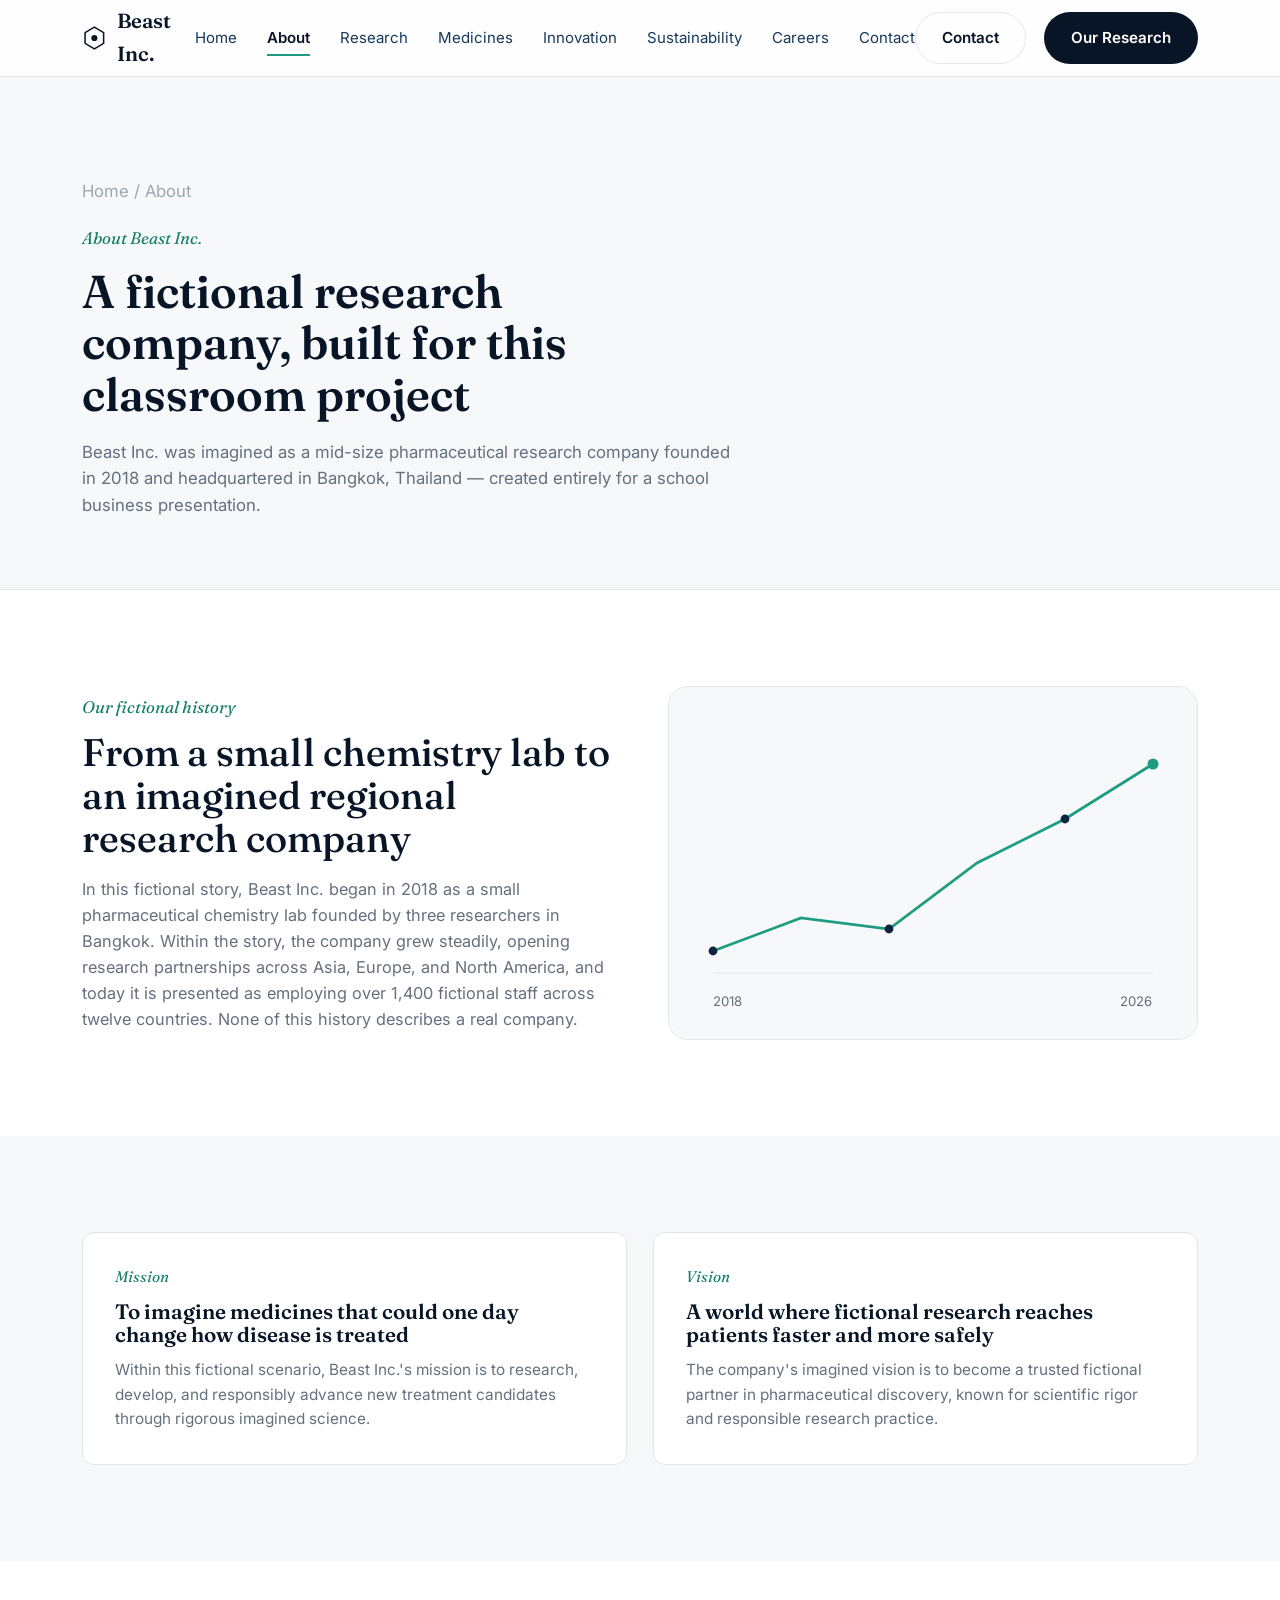
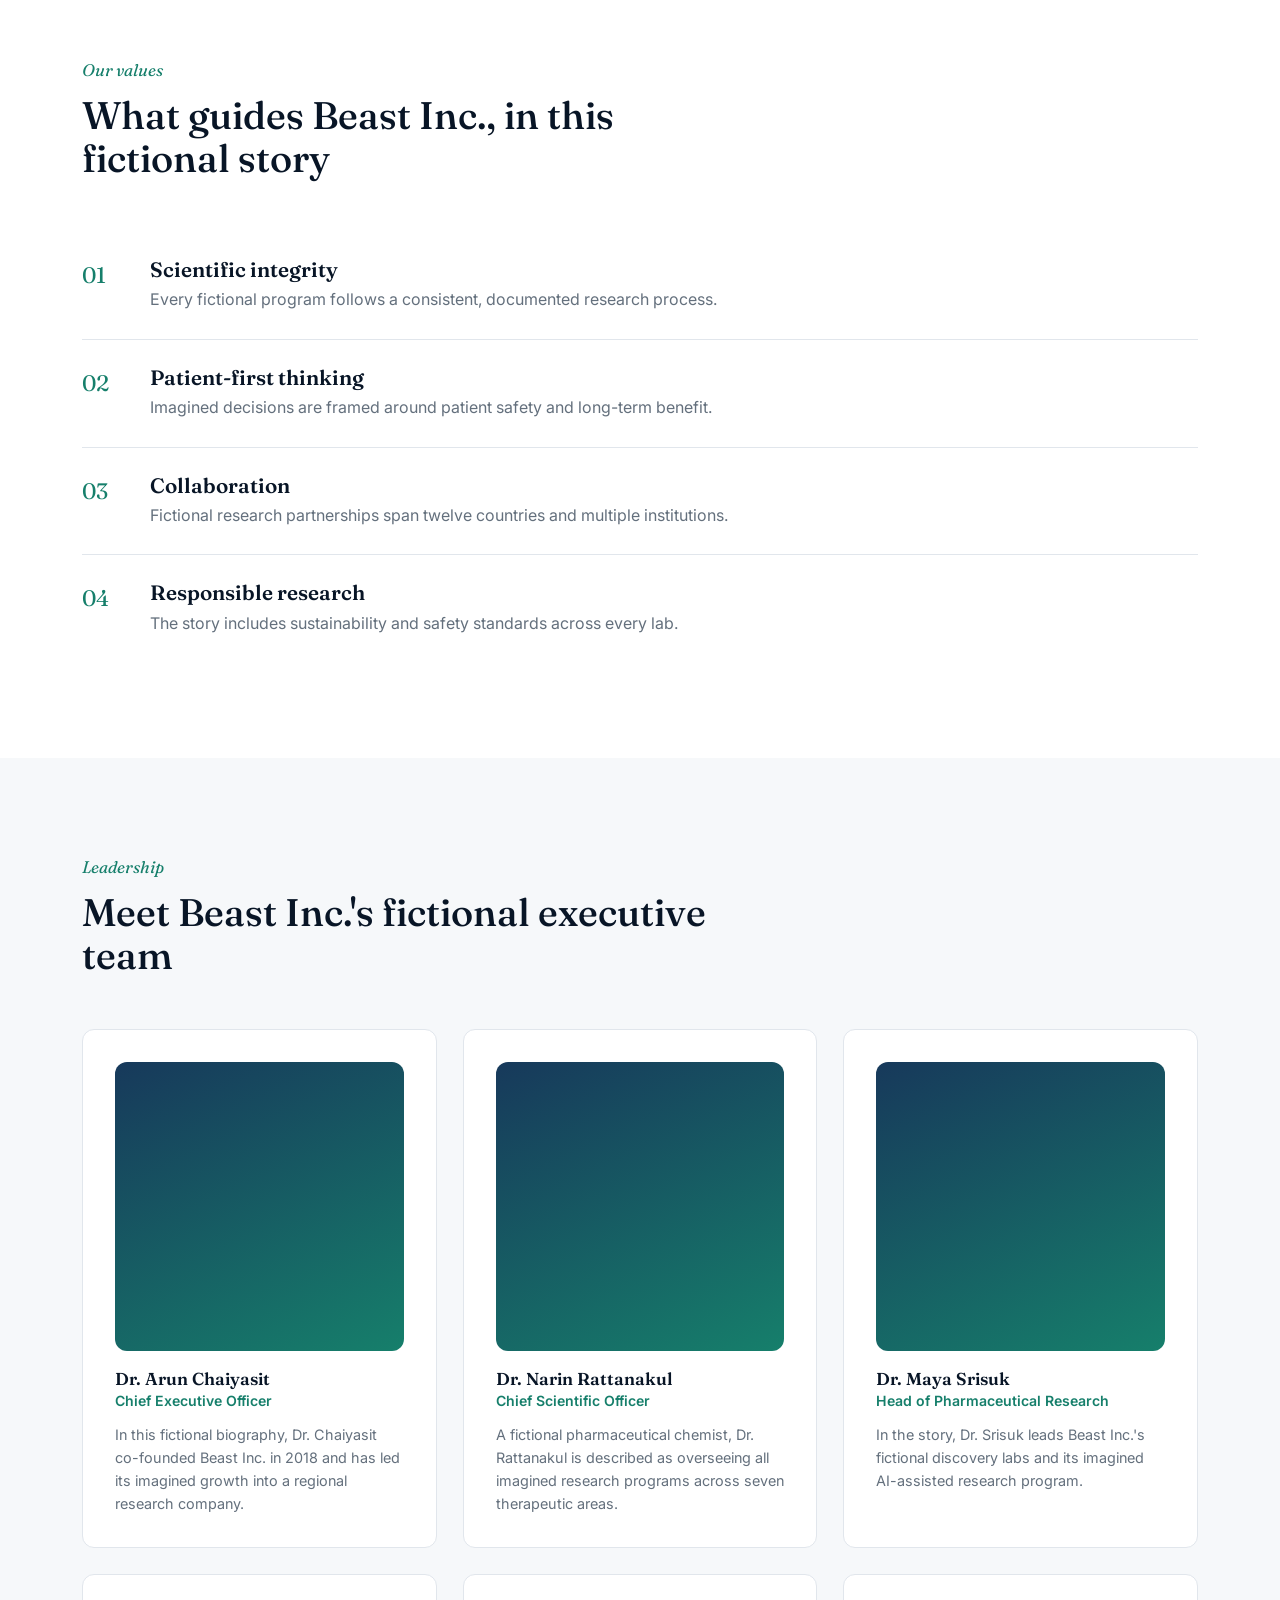
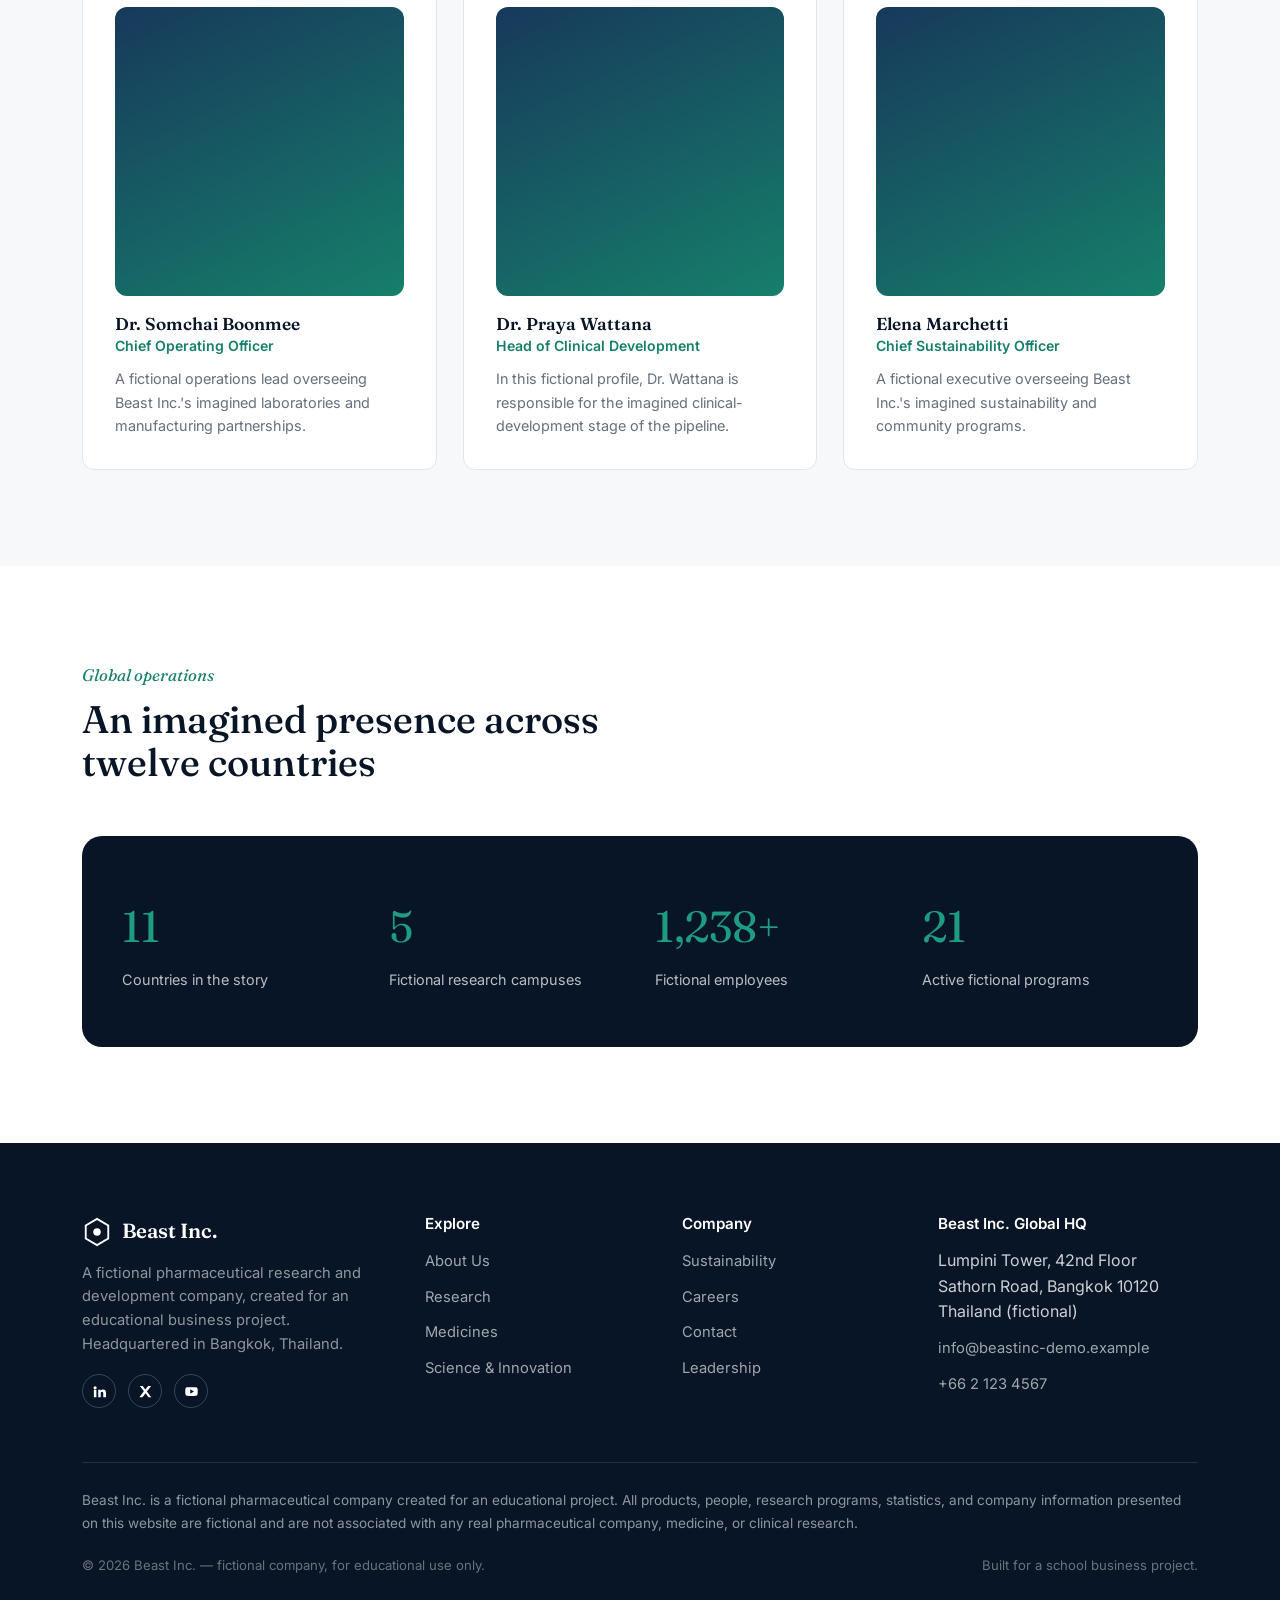
==== about.html @ 1aa21504 "Add files via upload" ====
<!DOCTYPE html>
<html lang="en">
<head>
<meta charset="UTF-8">
<meta name="viewport" content="width=device-width, initial-scale=1.0">
<title>About · Beast Inc.</title>
<meta name="description" content="The fictional history, mission, values, and leadership team of Beast Inc., created for a school project.">
<meta name="robots" content="noindex">
<link rel="icon" href="data:image/svg+xml,<svg xmlns=%22http://www.w3.org/2000/svg%22 viewBox=%220 0 32 32%22><path d=%22M16 2L28 9V23L16 30L4 23V9L16 2Z%22 fill=%22%230E2340%22/><circle cx=%2216%22 cy=%2216%22 r=%224%22 fill=%22%231E9C82%22/></svg>">
<link rel="preconnect" href="https://fonts.googleapis.com">
<link rel="preconnect" href="https://fonts.gstatic.com" crossorigin>
<link href="https://fonts.googleapis.com/css2?family=Fraunces:ital,wght@0,500;0,600;1,500&family=Inter:wght@400;500;600;700&display=swap" rel="stylesheet">
<link rel="stylesheet" href="style.css">
</head>
<body>

  <header class="site-header">
    <div class="wrap nav">
      <a href="index.html" class="logo">
        <svg viewBox="0 0 32 32" fill="none" xmlns="http://www.w3.org/2000/svg" aria-hidden="true">
      <path d="M16 2L28 9V23L16 30L4 23V9L16 2Z" stroke="currentColor" stroke-width="2"/>
      <circle cx="16" cy="16" r="4" fill="currentColor"/>
    </svg>
        Beast Inc.
      </a>
      <nav class="nav-links" aria-label="Primary">
        <a href="index.html">Home</a><a href="about.html" class="active">About</a><a href="research.html">Research</a><a href="medicines.html">Medicines</a><a href="innovation.html">Innovation</a><a href="sustainability.html">Sustainability</a><a href="careers.html">Careers</a><a href="contact.html">Contact</a>
      </nav>
      <div class="nav-cta">
        <a href="contact.html" class="btn btn-ghost">Contact</a>
        <a href="research.html" class="btn btn-primary">Our Research</a>
        <button class="hamburger" aria-label="Open menu" aria-expanded="false">
          <span></span><span></span><span></span>
        </button>
      </div>
    </div>
  </header>
  <div class="mobile-panel">
    <a href="index.html">Home</a><a href="about.html" class="active">About</a><a href="research.html">Research</a><a href="medicines.html">Medicines</a><a href="innovation.html">Innovation</a><a href="sustainability.html">Sustainability</a><a href="careers.html">Careers</a><a href="contact.html">Contact</a>
    <a href="contact.html" class="btn btn-primary">Contact Us</a>
  </div>

<main>

<section class="page-hero">
  <div class="wrap">
    <p class="breadcrumb"><a href="index.html">Home</a> / About</p>
    <p class="section-label">About Beast Inc.</p>
    <h1>A fictional research company, built for this classroom project</h1>
    <p>Beast Inc. was imagined as a mid-size pharmaceutical research company founded in 2018 and headquartered in Bangkok, Thailand — created entirely for a school business presentation.</p>
  </div>
</section>

<section>
  <div class="wrap split">
    <div class="reveal">
      <p class="section-label">Our fictional history</p>
      <h2>From a small chemistry lab to an imagined regional research company</h2>
      <p style="margin-top:16px; font-size:1.02rem;">In this fictional story, Beast Inc. began in 2018 as a small pharmaceutical chemistry lab founded by three researchers in Bangkok. Within the story, the company grew steadily, opening research partnerships across Asia, Europe, and North America, and today it is presented as employing over 1,400 fictional staff across twelve countries. None of this history describes a real company.</p>
    </div>
    <div class="figure-panel reveal">
      <svg viewBox="0 0 480 320" xmlns="http://www.w3.org/2000/svg">
        <rect width="480" height="320" fill="#F6F8FA"/>
        <line x1="40" y1="260" x2="440" y2="260" stroke="#E1E6EC"/>
        <polyline points="40,240 120,210 200,220 280,160 360,120 440,70" fill="none" stroke="#1E9C82" stroke-width="2.5"/>
        <circle cx="40" cy="240" r="4" fill="#0E2340"/>
        <circle cx="200" cy="220" r="4" fill="#0E2340"/>
        <circle cx="360" cy="120" r="4" fill="#0E2340"/>
        <circle cx="440" cy="70" r="5" fill="#1E9C82"/>
        <text x="40" y="290" font-family="Inter" font-size="12" fill="#64707D">2018</text>
        <text x="410" y="290" font-family="Inter" font-size="12" fill="#64707D">2026</text>
      </svg>
    </div>
  </div>
</section>

<section class="section-alt">
  <div class="wrap grid-2">
    <div class="card reveal">
      <p class="section-label">Mission</p>
      <h3>To imagine medicines that could one day change how disease is treated</h3>
      <p style="margin-top:12px;">Within this fictional scenario, Beast Inc.'s mission is to research, develop, and responsibly advance new treatment candidates through rigorous imagined science.</p>
    </div>
    <div class="card reveal">
      <p class="section-label">Vision</p>
      <h3>A world where fictional research reaches patients faster and more safely</h3>
      <p style="margin-top:12px;">The company's imagined vision is to become a trusted fictional partner in pharmaceutical discovery, known for scientific rigor and responsible research practice.</p>
    </div>
  </div>
</section>

<section>
  <div class="wrap">
    <div class="section-head reveal">
      <p class="section-label">Our values</p>
      <h2>What guides Beast Inc., in this fictional story</h2>
    </div>
    <div class="reveal">
      <div class="value-row"><div class="n">01</div><div><h3>Scientific integrity</h3><p style="margin-top:6px;">Every fictional program follows a consistent, documented research process.</p></div></div>
      <div class="value-row"><div class="n">02</div><div><h3>Patient-first thinking</h3><p style="margin-top:6px;">Imagined decisions are framed around patient safety and long-term benefit.</p></div></div>
      <div class="value-row"><div class="n">03</div><div><h3>Collaboration</h3><p style="margin-top:6px;">Fictional research partnerships span twelve countries and multiple institutions.</p></div></div>
      <div class="value-row"><div class="n">04</div><div><h3>Responsible research</h3><p style="margin-top:6px;">The story includes sustainability and safety standards across every lab.</p></div></div>
    </div>
  </div>
</section>

<section class="section-alt">
  <div class="wrap">
    <div class="section-head reveal">
      <p class="section-label">Leadership</p>
      <h2>Meet Beast Inc.'s fictional executive team</h2>
    </div>
    <div class="grid-3">
      <div class="people-card card reveal">
        <div class="avatar"></div>
        <h3>Dr. Arun Chaiyasit</h3>
        <div class="role">Chief Executive Officer</div>
        <p>In this fictional biography, Dr. Chaiyasit co-founded Beast Inc. in 2018 and has led its imagined growth into a regional research company.</p>
      </div>
      <div class="people-card card reveal">
        <div class="avatar"></div>
        <h3>Dr. Narin Rattanakul</h3>
        <div class="role">Chief Scientific Officer</div>
        <p>A fictional pharmaceutical chemist, Dr. Rattanakul is described as overseeing all imagined research programs across seven therapeutic areas.</p>
      </div>
      <div class="people-card card reveal">
        <div class="avatar"></div>
        <h3>Dr. Maya Srisuk</h3>
        <div class="role">Head of Pharmaceutical Research</div>
        <p>In the story, Dr. Srisuk leads Beast Inc.'s fictional discovery labs and its imagined AI-assisted research program.</p>
      </div>
      <div class="people-card card reveal">
        <div class="avatar"></div>
        <h3>Dr. Somchai Boonmee</h3>
        <div class="role">Chief Operating Officer</div>
        <p>A fictional operations lead overseeing Beast Inc.'s imagined laboratories and manufacturing partnerships.</p>
      </div>
      <div class="people-card card reveal">
        <div class="avatar"></div>
        <h3>Dr. Praya Wattana</h3>
        <div class="role">Head of Clinical Development</div>
        <p>In this fictional profile, Dr. Wattana is responsible for the imagined clinical-development stage of the pipeline.</p>
      </div>
      <div class="people-card card reveal">
        <div class="avatar"></div>
        <h3>Elena Marchetti</h3>
        <div class="role">Chief Sustainability Officer</div>
        <p>A fictional executive overseeing Beast Inc.'s imagined sustainability and community programs.</p>
      </div>
    </div>
  </div>
</section>

<section>
  <div class="wrap">
    <div class="section-head reveal">
      <p class="section-label">Global operations</p>
      <h2>An imagined presence across twelve countries</h2>
    </div>
    <div class="stats-band reveal">
      <div class="stat"><div class="num" data-count="12">0</div><div class="label">Countries in the story</div></div>
      <div class="stat"><div class="num" data-count="6">0</div><div class="label">Fictional research campuses</div></div>
      <div class="stat"><div class="num" data-count="1400" data-suffix="+">0</div><div class="label">Fictional employees</div></div>
      <div class="stat"><div class="num" data-count="24">0</div><div class="label">Active fictional programs</div></div>
    </div>
  </div>
</section>

</main>

  <footer class="site-footer">
    <div class="wrap">
      <div class="footer-grid">
        <div>
          <a href="index.html" class="logo">
            <svg viewBox="0 0 32 32" fill="none" xmlns="http://www.w3.org/2000/svg" aria-hidden="true">
      <path d="M16 2L28 9V23L16 30L4 23V9L16 2Z" stroke="currentColor" stroke-width="2"/>
      <circle cx="16" cy="16" r="4" fill="currentColor"/>
    </svg>
            Beast Inc.
          </a>
          <p>A fictional pharmaceutical research and development company, created for an educational business project. Headquartered in Bangkok, Thailand.</p>
          <div class="social-row">
            <a href="#" aria-label="LinkedIn"><svg viewBox="0 0 24 24" fill="currentColor" style="color:#fff"><path d="M4.98 3.5a2.5 2.5 0 11-.02 5 2.5 2.5 0 01.02-5zM3 9h4v12H3V9zm7 0h3.8v1.7h.05c.53-1 1.83-2.05 3.77-2.05 4.03 0 4.78 2.65 4.78 6.1V21H18v-5.6c0-1.34-.02-3.06-1.87-3.06-1.87 0-2.16 1.46-2.16 2.96V21H10V9z"/></svg></a>
            <a href="#" aria-label="X"><svg viewBox="0 0 24 24" fill="currentColor" style="color:#fff"><path d="M3 3h4.6l4 5.6L16.2 3H21l-6.8 8.9L21.3 21h-4.6l-4.4-6.1L7 21H2.2l7.2-9.4L3 3z"/></svg></a>
            <a href="#" aria-label="YouTube"><svg viewBox="0 0 24 24" fill="currentColor" style="color:#fff"><path d="M22 12s0-3.2-.4-4.7a2.9 2.9 0 00-2-2C17.9 5 12 5 12 5s-5.9 0-7.6.3a2.9 2.9 0 00-2 2C2 8.8 2 12 2 12s0 3.2.4 4.7a2.9 2.9 0 002 2C6.1 19 12 19 12 19s5.9 0 7.6-.3a2.9 2.9 0 002-2C22 15.2 22 12 22 12zM10 15.5v-7l6 3.5-6 3.5z"/></svg></a>
          </div>
        </div>
        <div class="footer-col">
          <h4>Explore</h4>
          <ul>
            <li><a href="about.html">About Us</a></li>
            <li><a href="research.html">Research</a></li>
            <li><a href="medicines.html">Medicines</a></li>
            <li><a href="innovation.html">Science &amp; Innovation</a></li>
          </ul>
        </div>
        <div class="footer-col">
          <h4>Company</h4>
          <ul>
            <li><a href="sustainability.html">Sustainability</a></li>
            <li><a href="careers.html">Careers</a></li>
            <li><a href="contact.html">Contact</a></li>
            <li><a href="about.html">Leadership</a></li>
          </ul>
        </div>
        <div class="footer-col">
          <h4>Beast Inc. Global HQ</h4>
          <ul>
            <li>Lumpini Tower, 42nd Floor<br>Sathorn Road, Bangkok 10120<br>Thailand (fictional)</li>
            <li><a href="mailto:info@beastinc-demo.example">info@beastinc-demo.example</a></li>
            <li><a href="tel:+6621234567">+66 2 123 4567</a></li>
          </ul>
        </div>
      </div>
      <div class="disclaimer">
        Beast Inc. is a fictional pharmaceutical company created for an educational project. All products, people, research programs, statistics, and company information presented on this website are fictional and are not associated with any real pharmaceutical company, medicine, or clinical research.
      </div>
      <div class="footer-bottom">
        <span>&copy; 2026 Beast Inc. — fictional company, for educational use only.</span>
        <span>Built for a school business project.</span>
      </div>
    </div>
  </footer>

<script src="script.js"></script>
</body>
</html>
---- style.css ----
/* =========================================================
   Beast Inc. — Design System
   Serif display (Fraunces) for editorial/scientific weight,
   Inter for body & UI. Navy/white per brief, teal as the
   single "bio" accent used sparingly.
   ========================================================= */

:root {
  --navy-950: #081526;
  --navy-900: #0E2340;
  --navy-800: #17395B;
  --navy-700: #21507F;
  --blue-500: #3E76AC;
  --teal-500: #1E9C82;
  --teal-600: #167F6B;
  --white: #FFFFFF;
  --gray-50: #F6F8FA;
  --gray-100: #EEF1F5;
  --gray-200: #E1E6EC;
  --gray-400: #9AA7B4;
  --gray-500: #64707D;
  --ink: #101826;

  --serif: "Fraunces", "Iowan Old Style", Georgia, serif;
  --sans: "Inter", -apple-system, BlinkMacSystemFont, "Segoe UI", sans-serif;

  --container: 1180px;
  --radius-sm: 6px;
  --radius-md: 12px;
  --radius-lg: 20px;

  --ease: cubic-bezier(0.22, 1, 0.36, 1);
}

* { box-sizing: border-box; }
html { scroll-behavior: smooth; }

@media (prefers-reduced-motion: reduce) {
  html { scroll-behavior: auto; }
  * { animation-duration: 0.001ms !important; animation-iteration-count: 1 !important; transition-duration: 0.001ms !important; }
}

body {
  margin: 0;
  font-family: var(--sans);
  color: var(--ink);
  background: var(--white);
  line-height: 1.6;
  -webkit-font-smoothing: antialiased;
}

img { max-width: 100%; display: block; }
a { color: inherit; text-decoration: none; }
button { font-family: inherit; cursor: pointer; }
ul { list-style: none; margin: 0; padding: 0; }

.wrap {
  max-width: var(--container);
  margin: 0 auto;
  padding: 0 32px;
}

h1, h2, h3, h4 {
  font-family: var(--serif);
  font-weight: 600;
  color: var(--navy-950);
  line-height: 1.12;
  margin: 0;
}

h2 { font-size: clamp(1.9rem, 3vw, 2.6rem); font-weight: 500; }
h3 { font-size: 1.3rem; font-weight: 600; }

p { margin: 0; color: var(--gray-500); }

.section-label {
  font-family: var(--serif);
  font-style: italic;
  font-size: 1.05rem;
  color: var(--teal-600);
  margin: 0 0 10px;
}

:focus-visible {
  outline: 2px solid var(--teal-500);
  outline-offset: 3px;
}

/* ---------- buttons ---------- */
.btn {
  display: inline-flex;
  align-items: center;
  gap: 8px;
  padding: 13px 26px;
  border-radius: 999px;
  font-size: 0.95rem;
  font-weight: 600;
  border: 1px solid transparent;
  transition: transform 0.25s var(--ease), background 0.25s var(--ease), border-color 0.25s var(--ease), color 0.25s var(--ease);
  white-space: nowrap;
}
.btn-primary { background: var(--navy-950); color: var(--white); }
.btn-primary:hover { background: var(--teal-600); transform: translateY(-2px); }
.btn-ghost { background: transparent; color: var(--navy-950); border-color: var(--gray-200); }
.btn-ghost:hover { border-color: var(--navy-950); transform: translateY(-2px); }
.btn-light { background: var(--white); color: var(--navy-950); }
.btn-light:hover { background: var(--teal-500); color: var(--white); transform: translateY(-2px); }

/* ---------- nav ---------- */
.site-header {
  position: fixed;
  top: 0; left: 0; right: 0;
  z-index: 100;
  background: rgba(255,255,255,0.86);
  backdrop-filter: blur(10px);
  border-bottom: 1px solid var(--gray-200);
}
.nav {
  display: flex;
  align-items: center;
  justify-content: space-between;
  height: 76px;
}
.logo {
  display: flex;
  align-items: center;
  gap: 10px;
  font-family: var(--serif);
  font-weight: 600;
  font-size: 1.28rem;
  color: var(--navy-950);
}
.logo svg { height: 30px; width: 30px; }
.nav-links {
  display: flex;
  align-items: center;
  gap: 30px;
}
.nav-links a {
  font-size: 0.94rem;
  color: var(--navy-800);
  position: relative;
  padding: 6px 0;
}
.nav-links a::after {
  content: "";
  position: absolute;
  left: 0; right: 100%;
  bottom: 0;
  height: 2px;
  background: var(--teal-500);
  transition: right 0.25s var(--ease);
}
.nav-links a:hover::after, .nav-links a.active::after { right: 0; }
.nav-links a.active { color: var(--navy-950); font-weight: 600; }
.nav-cta { display: flex; align-items: center; gap: 18px; }
.hamburger {
  display: none;
  flex-direction: column;
  gap: 5px;
  background: none;
  border: none;
  padding: 8px;
}
.hamburger span { width: 24px; height: 2px; background: var(--navy-950); transition: transform 0.25s var(--ease), opacity 0.25s var(--ease); }
.mobile-panel {
  display: none;
  position: fixed;
  top: 76px; left: 0; right: 0; bottom: 0;
  background: var(--white);
  z-index: 99;
  padding: 20px 32px 40px;
  overflow-y: auto;
}
.mobile-panel.open { display: block; }
.mobile-panel a {
  display: block;
  padding: 16px 0;
  font-size: 1.15rem;
  border-bottom: 1px solid var(--gray-200);
  color: var(--navy-900);
}
.mobile-panel .btn { margin-top: 24px; width: 100%; justify-content: center; }

@media (max-width: 920px) {
  .nav-links, .nav-cta .btn-ghost { display: none; }
  .hamburger { display: flex; }
}

/* ---------- hero ---------- */
.hero {
  position: relative;
  padding: 168px 0 100px;
  overflow: hidden;
  background: var(--white);
}
.hero-bg {
  position: absolute;
  inset: 0;
  z-index: -1;
  background:
    radial-gradient(680px 420px at 88% -6%, rgba(30,156,130,0.14), transparent 60%),
    radial-gradient(900px 520px at -8% 12%, rgba(14,35,64,0.07), transparent 60%);
  animation: drift 22s ease-in-out infinite alternate;
}
@keyframes drift {
  from { transform: translate(0,0) scale(1); }
  to { transform: translate(-14px, 10px) scale(1.03); }
}
.hero-grid {
  display: grid;
  grid-template-columns: 1.05fr 0.85fr;
  gap: 60px;
  align-items: center;
}
.hero h1 {
  font-size: clamp(2.5rem, 4.6vw, 3.9rem);
  letter-spacing: -0.01em;
}
.hero .lede {
  margin-top: 22px;
  font-size: 1.15rem;
  max-width: 46ch;
  color: var(--gray-500);
}
.hero-actions { display: flex; gap: 14px; margin-top: 34px; flex-wrap: wrap; }
.hero-visual {
  aspect-ratio: 4/5;
  border-radius: var(--radius-lg);
  background: linear-gradient(155deg, var(--navy-950), var(--navy-800) 55%, var(--teal-600));
  position: relative;
  overflow: hidden;
}
.hero-visual svg { position: absolute; inset: 0; width: 100%; height: 100%; }

@media (max-width: 920px) {
  .hero-grid { grid-template-columns: 1fr; }
  .hero-visual { aspect-ratio: 16/10; order: -1; }
  .hero { padding: 140px 0 70px; }
}

/* ---------- generic sections ---------- */
section { padding: 96px 0; }
.section-alt { background: var(--gray-50); }
.section-head {
  max-width: 640px;
  margin-bottom: 52px;
}
.section-head.center { margin-left: auto; margin-right: auto; text-align: center; }

/* reveal-on-scroll (single orchestrated pattern, not per-card) */
.reveal { opacity: 0; transform: translateY(18px); transition: opacity 0.7s var(--ease), transform 0.7s var(--ease); }
.reveal.in { opacity: 1; transform: translateY(0); }

/* ---------- cards ---------- */
.grid-3 { display: grid; grid-template-columns: repeat(3, 1fr); gap: 26px; }
.grid-2 { display: grid; grid-template-columns: repeat(2, 1fr); gap: 26px; }
.grid-4 { display: grid; grid-template-columns: repeat(4, 1fr); gap: 22px; }

.card {
  background: var(--white);
  border: 1px solid var(--gray-200);
  border-radius: var(--radius-md);
  padding: 32px;
  transition: border-color 0.25s var(--ease), box-shadow 0.25s var(--ease);
}
.card:hover { border-color: var(--navy-800); box-shadow: 0 18px 40px -24px rgba(14,35,64,0.35); }
.card .icon {
  width: 46px; height: 46px;
  border-radius: 10px;
  background: var(--navy-950);
  color: var(--teal-500);
  display: flex; align-items: center; justify-content: center;
  margin-bottom: 20px;
}
.card .icon svg { width: 22px; height: 22px; }
.card h3 { margin-bottom: 10px; }
.card p { font-size: 0.96rem; }
.card .tag {
  display: inline-block;
  font-size: 0.78rem;
  font-weight: 600;
  color: var(--teal-600);
  background: rgba(30,156,130,0.1);
  padding: 4px 11px;
  border-radius: 999px;
  margin-bottom: 14px;
}

@media (max-width: 920px) {
  .grid-3, .grid-4 { grid-template-columns: repeat(2, 1fr); }
}
@media (max-width: 620px) {
  .grid-3, .grid-2, .grid-4 { grid-template-columns: 1fr; }
}

/* ---------- stats ---------- */
.stats-band {
  background: var(--navy-950);
  color: var(--white);
  border-radius: var(--radius-lg);
  padding: 56px 40px;
  display: grid;
  grid-template-columns: repeat(4, 1fr);
  gap: 30px;
}
.stat .num {
  font-family: var(--serif);
  font-size: clamp(2.1rem, 3.4vw, 2.9rem);
  color: var(--teal-500);
}
.stat .label { font-size: 0.9rem; color: rgba(255,255,255,0.72); margin-top: 6px; }
@media (max-width: 780px) { .stats-band { grid-template-columns: repeat(2, 1fr); } }

/* ---------- pipeline ---------- */
.pipeline {
  display: grid;
  grid-template-columns: repeat(5, 1fr);
  gap: 0;
  counter-reset: stage;
}
.pipeline-stage {
  position: relative;
  padding: 26px 18px 0;
  border-top: 3px solid var(--gray-200);
}
.pipeline-stage.active { border-top-color: var(--teal-500); }
.pipeline-stage::before {
  counter-increment: stage;
  content: counter(stage);
  position: absolute;
  top: -15px; left: 18px;
  width: 28px; height: 28px;
  border-radius: 50%;
  background: var(--gray-200);
  color: var(--navy-900);
  font-size: 0.8rem;
  font-weight: 700;
  display: flex; align-items: center; justify-content: center;
}
.pipeline-stage.active::before { background: var(--teal-500); color: var(--white); }
.pipeline-stage h4 { font-size: 1rem; margin-bottom: 6px; }
.pipeline-stage p { font-size: 0.85rem; }
@media (max-width: 860px) {
  .pipeline { grid-template-columns: 1fr; gap: 22px; }
  .pipeline-stage { border-top: none; border-left: 3px solid var(--gray-200); padding: 4px 0 4px 22px; }
  .pipeline-stage.active { border-left-color: var(--teal-500); }
  .pipeline-stage::before { top: 0; left: -14px; }
}

/* ---------- CTA band ---------- */
.cta-band {
  background: linear-gradient(120deg, var(--navy-950), var(--navy-800));
  border-radius: var(--radius-lg);
  padding: 70px 50px;
  text-align: center;
  color: var(--white);
}
.cta-band h2 { color: var(--white); }
.cta-band p { color: rgba(255,255,255,0.75); max-width: 52ch; margin: 16px auto 30px; }
.cta-band .hero-actions { justify-content: center; }

/* ---------- footer ---------- */
.site-footer { background: var(--navy-950); color: rgba(255,255,255,0.8); padding: 72px 0 30px; }
.footer-grid { display: grid; grid-template-columns: 1.4fr 1fr 1fr 1.2fr; gap: 40px; }
.footer-grid .logo { color: var(--white); }
.footer-grid p { color: rgba(255,255,255,0.55); font-size: 0.92rem; margin-top: 14px; max-width: 32ch; }
.footer-col h4 { color: var(--white); font-size: 0.95rem; font-family: var(--sans); font-weight: 600; margin-bottom: 16px; }
.footer-col li { margin-bottom: 10px; }
.footer-col a { color: rgba(255,255,255,0.62); font-size: 0.92rem; transition: color 0.2s; }
.footer-col a:hover { color: var(--teal-500); }
.social-row { display: flex; gap: 12px; margin-top: 18px; }
.social-row a {
  width: 34px; height: 34px; border-radius: 50%;
  border: 1px solid rgba(255,255,255,0.2);
  display: flex; align-items: center; justify-content: center;
}
.social-row a:hover { border-color: var(--teal-500); }
.social-row svg { width: 15px; height: 15px; }
.disclaimer {
  margin-top: 54px;
  padding-top: 26px;
  border-top: 1px solid rgba(255,255,255,0.12);
  font-size: 0.85rem;
  color: rgba(255,255,255,0.55);
  line-height: 1.7;
}
.footer-bottom {
  margin-top: 20px;
  display: flex;
  justify-content: space-between;
  font-size: 0.82rem;
  color: rgba(255,255,255,0.4);
  flex-wrap: wrap;
  gap: 10px;
}
@media (max-width: 860px) { .footer-grid { grid-template-columns: 1fr 1fr; } }
@media (max-width: 560px) { .footer-grid { grid-template-columns: 1fr; } }

/* ---------- page hero (interior pages) ---------- */
.page-hero {
  padding: 160px 0 70px;
  background: var(--gray-50);
  border-bottom: 1px solid var(--gray-200);
}
.page-hero .section-label { margin-bottom: 14px; }
.page-hero h1 { font-size: clamp(2.1rem, 3.6vw, 3rem); max-width: 18ch; }
.page-hero p { margin-top: 18px; max-width: 60ch; font-size: 1.05rem; }
.breadcrumb { font-size: 0.85rem; color: var(--gray-400); margin-bottom: 20px; }
.breadcrumb a:hover { color: var(--teal-600); }

/* ---------- misc components reused across pages ---------- */
.notice-box {
  background: rgba(30,156,130,0.08);
  border: 1px solid rgba(30,156,130,0.3);
  border-radius: var(--radius-md);
  padding: 20px 26px;
  font-size: 0.92rem;
  color: var(--navy-900);
  display: flex;
  gap: 14px;
  align-items: flex-start;
}
.notice-box svg { flex-shrink: 0; width: 20px; height: 20px; color: var(--teal-600); margin-top: 2px; }

.stage-pill {
  display: inline-block;
  font-size: 0.75rem;
  font-weight: 700;
  padding: 4px 12px;
  border-radius: 999px;
  background: var(--navy-950);
  color: var(--white);
}

table.data-table { width: 100%; border-collapse: collapse; font-size: 0.92rem; }
table.data-table th, table.data-table td { text-align: left; padding: 14px 16px; border-bottom: 1px solid var(--gray-200); }
table.data-table th { color: var(--navy-900); font-weight: 600; font-size: 0.85rem; }
table.data-table td { color: var(--gray-500); }

.people-card { text-align: left; }
.people-card .avatar {
  width: 100%; aspect-ratio: 1;
  border-radius: var(--radius-md);
  background: linear-gradient(155deg, var(--navy-800), var(--teal-600));
  margin-bottom: 18px;
}
.people-card h3 { font-size: 1.08rem; margin-bottom: 2px; }
.people-card .role { color: var(--teal-600); font-size: 0.88rem; font-weight: 600; margin-bottom: 10px; }
.people-card p { font-size: 0.9rem; }

.value-row { display: flex; gap: 20px; padding: 26px 0; border-bottom: 1px solid var(--gray-200); }
.value-row:last-child { border-bottom: none; }
.value-row .n { font-family: var(--serif); font-size: 1.4rem; color: var(--teal-600); width: 48px; flex-shrink: 0; }

.job-row {
  display: flex; justify-content: space-between; align-items: center;
  padding: 24px 28px;
  border: 1px solid var(--gray-200);
  border-radius: var(--radius-md);
  margin-bottom: 14px;
  flex-wrap: wrap; gap: 14px;
  transition: border-color 0.25s var(--ease);
}
.job-row:hover { border-color: var(--navy-800); }
.job-row .meta { display: flex; gap: 16px; flex-wrap: wrap; margin-top: 6px; font-size: 0.85rem; color: var(--gray-400); }

.filter-row { display: flex; gap: 10px; flex-wrap: wrap; margin-bottom: 32px; }
.filter-chip {
  padding: 9px 18px;
  border-radius: 999px;
  border: 1px solid var(--gray-200);
  font-size: 0.88rem;
  color: var(--navy-800);
  background: var(--white);
  transition: all 0.2s;
}
.filter-chip.active, .filter-chip:hover { background: var(--navy-950); color: var(--white); border-color: var(--navy-950); }

.contact-grid { display: grid; grid-template-columns: 0.9fr 1.1fr; gap: 50px; }
.contact-info .item { display: flex; gap: 16px; margin-bottom: 28px; }
.contact-info .icon { flex-shrink: 0; }
.contact-info h4 { font-size: 0.95rem; margin-bottom: 4px; }
.contact-info p { font-size: 0.92rem; }

.form-field { margin-bottom: 20px; }
.form-field label { display: block; font-size: 0.85rem; font-weight: 600; color: var(--navy-900); margin-bottom: 7px; }
.form-field input, .form-field select, .form-field textarea {
  width: 100%;
  padding: 13px 15px;
  border: 1px solid var(--gray-200);
  border-radius: var(--radius-sm);
  font-family: var(--sans);
  font-size: 0.95rem;
  color: var(--ink);
  background: var(--gray-50);
  transition: border-color 0.2s;
}
.form-field input:focus, .form-field select:focus, .form-field textarea:focus { border-color: var(--teal-500); outline: none; background: var(--white); }
.form-field textarea { resize: vertical; min-height: 120px; }
.form-status { font-size: 0.9rem; margin-top: 14px; color: var(--teal-600); display: none; }
.form-status.visible { display: block; }

@media (max-width: 860px) {
  .contact-grid { grid-template-columns: 1fr; }
}

.process-diagram { display: grid; grid-template-columns: repeat(3, 1fr); gap: 22px; }
@media (max-width: 780px) { .process-diagram { grid-template-columns: 1fr; } }

.split { display: grid; grid-template-columns: 1fr 1fr; gap: 56px; align-items: center; }
@media (max-width: 860px) { .split { grid-template-columns: 1fr; gap: 32px; } }

.figure-panel {
  border-radius: var(--radius-lg);
  overflow: hidden;
  background: var(--gray-50);
  border: 1px solid var(--gray-200);
}
.figure-panel svg { width: 100%; height: auto; display: block; }
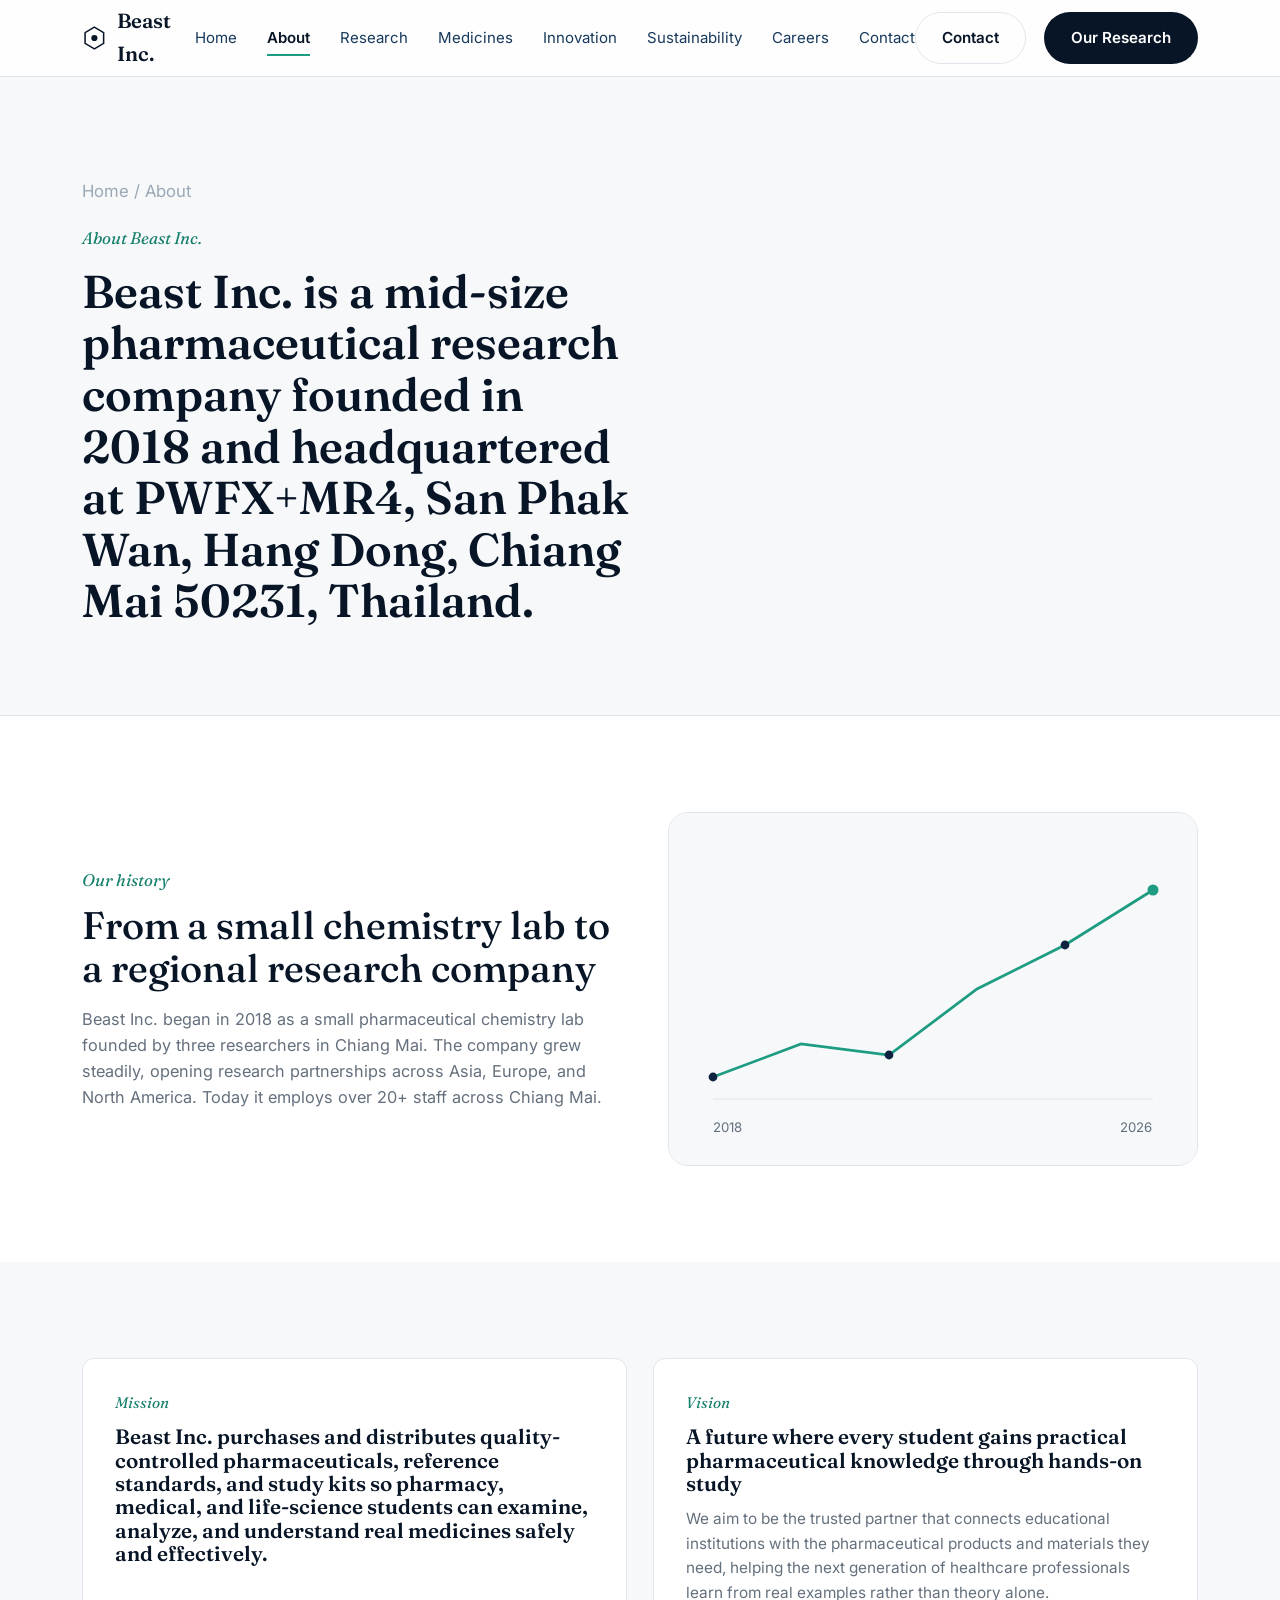
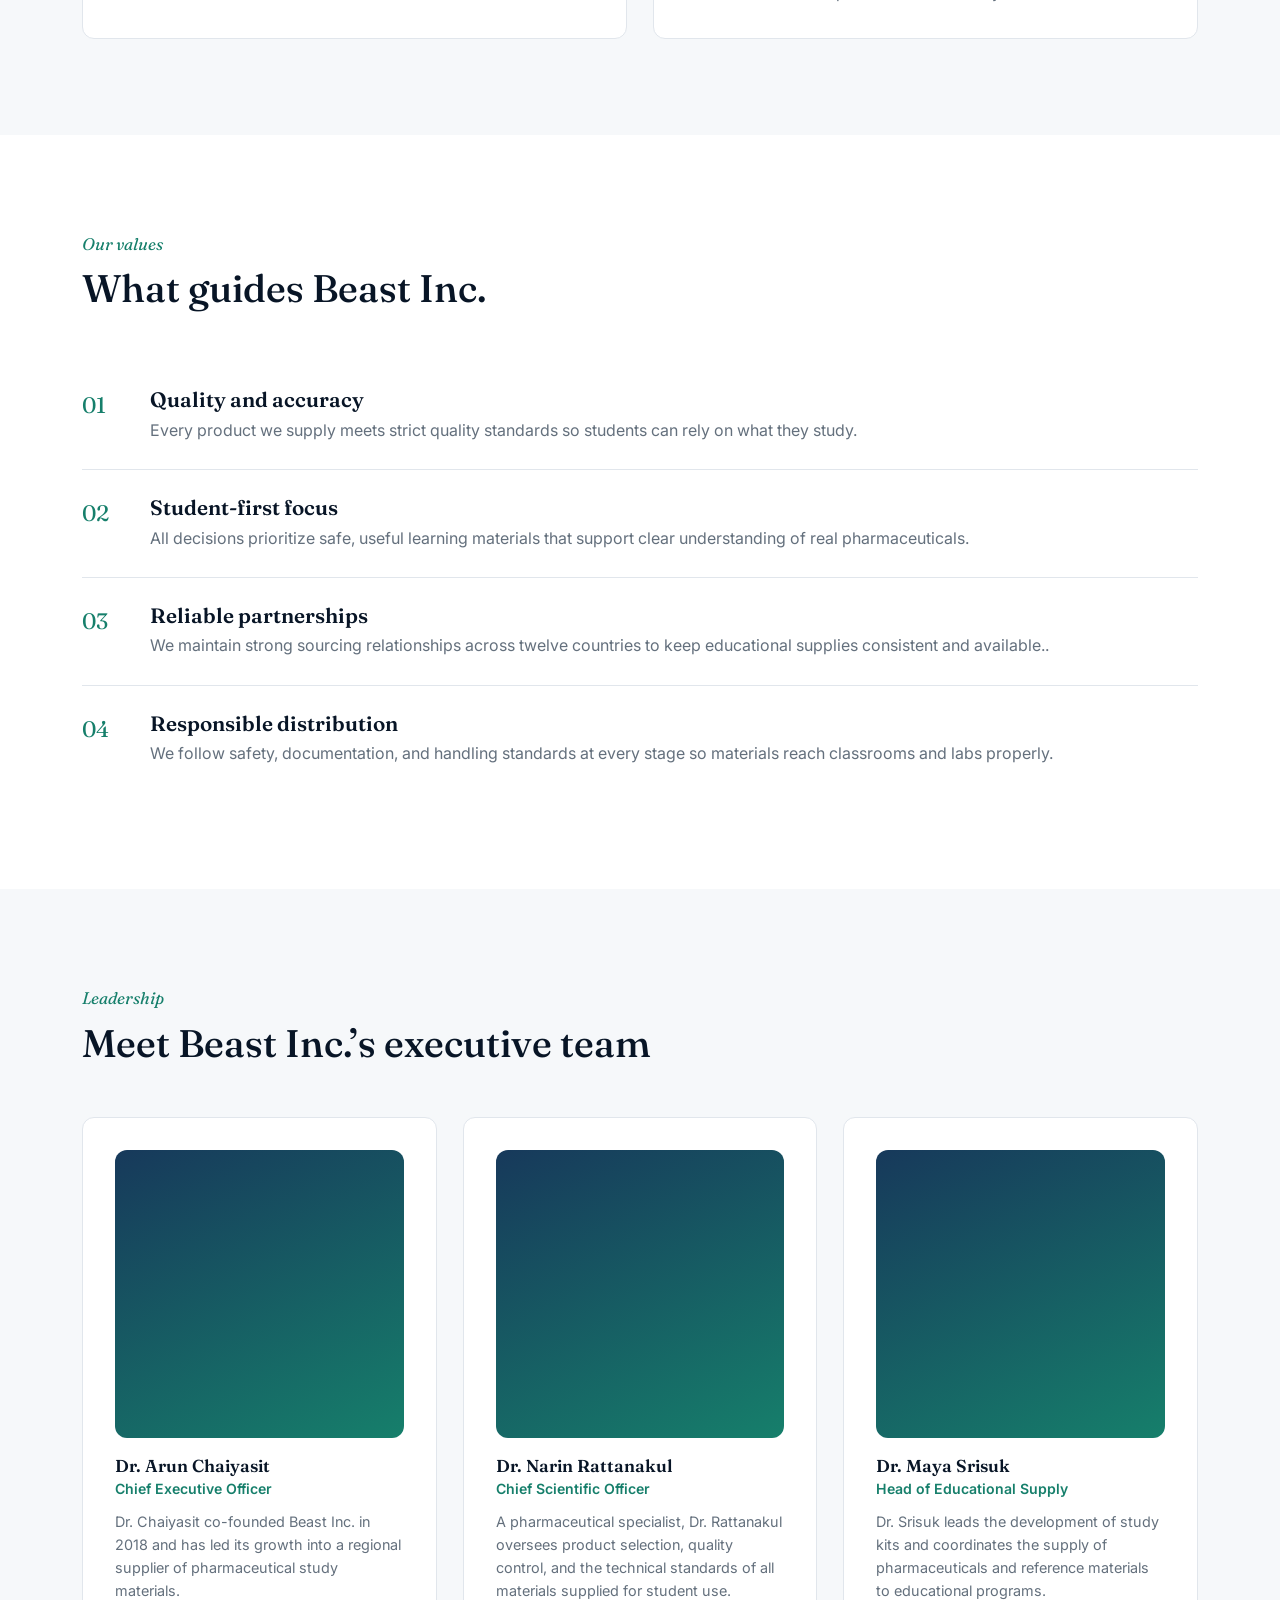
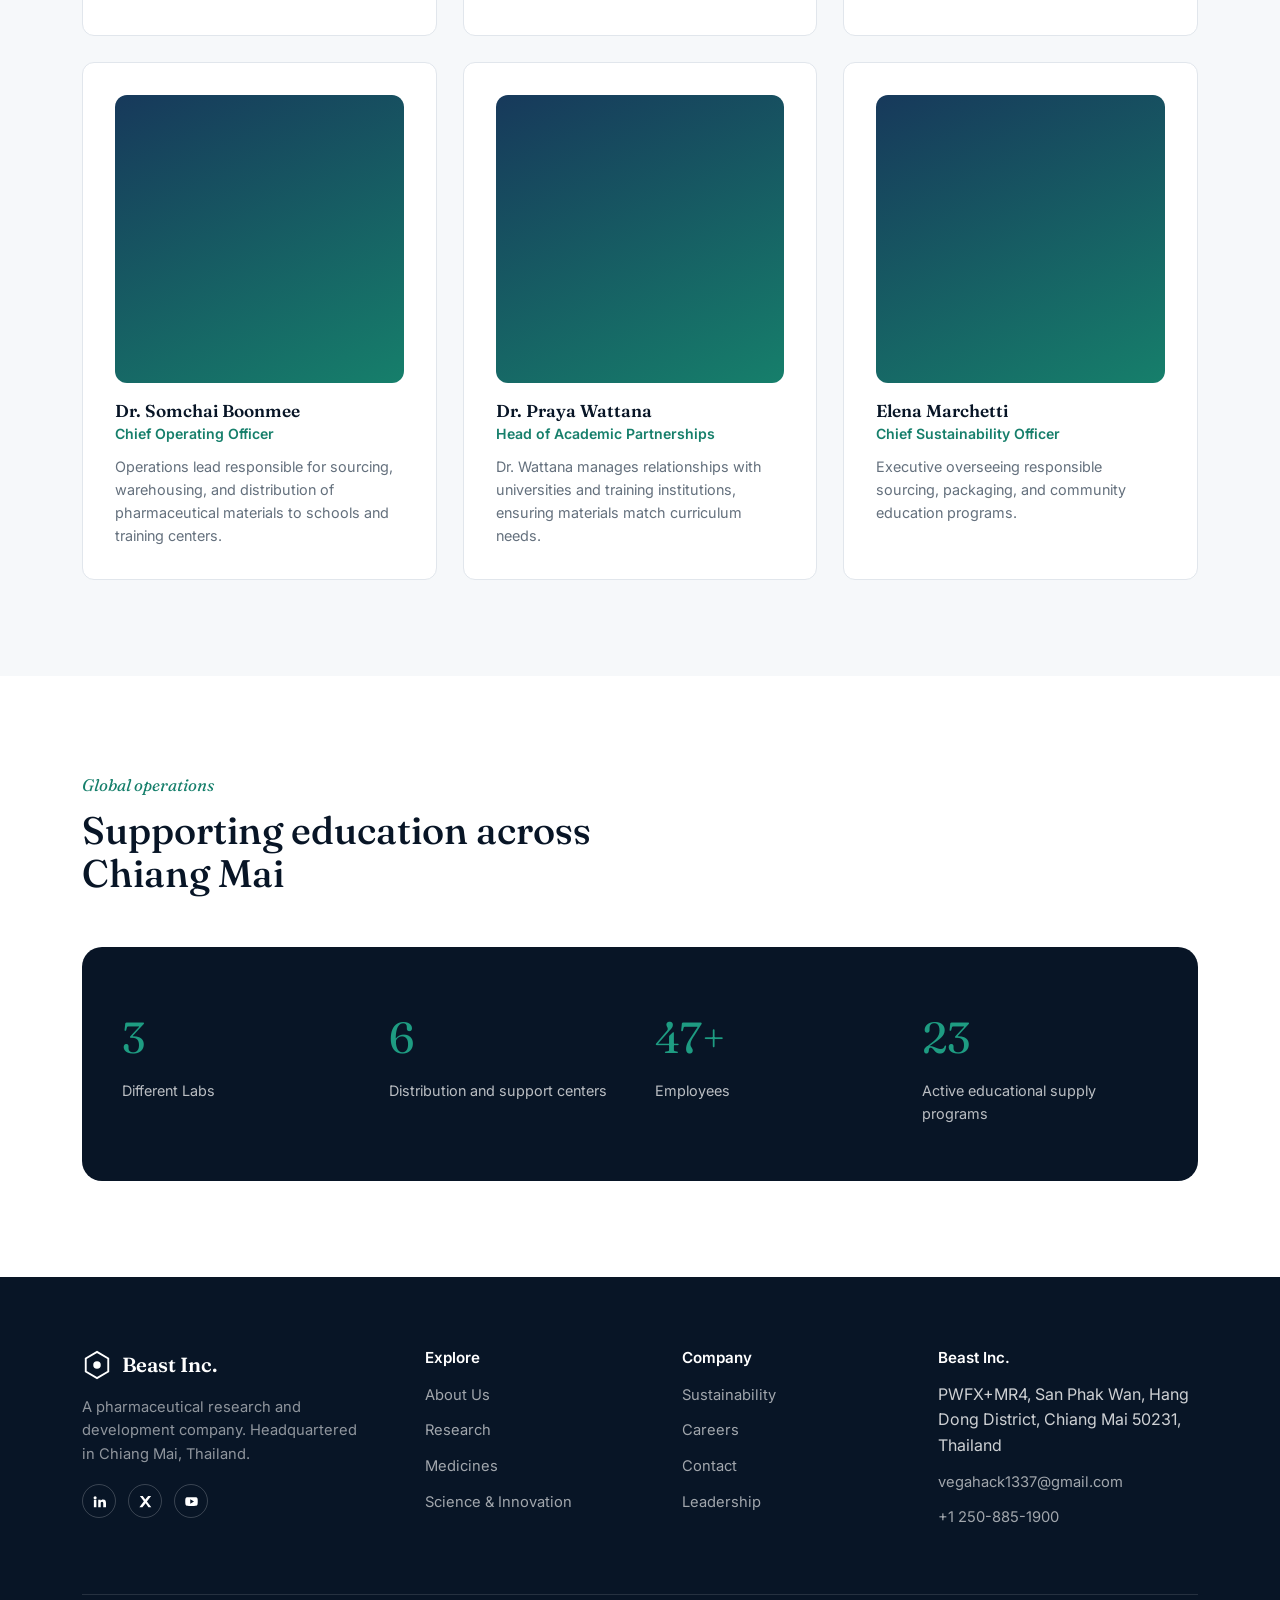
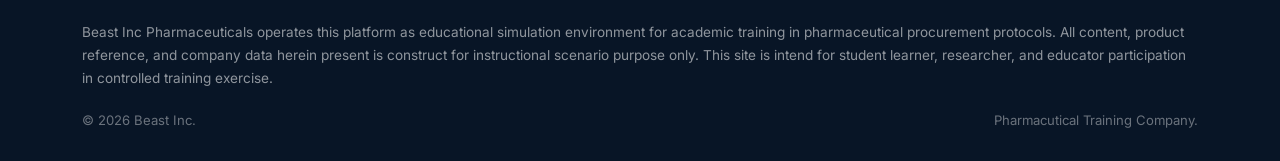
==== commit 4a11c75a: "Add files via upload" ====
--- a/about.html
+++ b/about.html
@@ -4,7 +4,7 @@
 <meta charset="UTF-8">
 <meta name="viewport" content="width=device-width, initial-scale=1.0">
 <title>About · Beast Inc.</title>
-<meta name="description" content="The fictional history, mission, values, and leadership team of Beast Inc., created for a school project.">
+<meta name="description" content="The history, mission, values, and leadership team of Beast Inc..">
 <meta name="robots" content="noindex">
 <link rel="icon" href="data:image/svg+xml,<svg xmlns=%22http://www.w3.org/2000/svg%22 viewBox=%220 0 32 32%22><path d=%22M16 2L28 9V23L16 30L4 23V9L16 2Z%22 fill=%22%230E2340%22/><circle cx=%2216%22 cy=%2216%22 r=%224%22 fill=%22%231E9C82%22/></svg>">
 <link rel="preconnect" href="https://fonts.googleapis.com">
@@ -46,17 +46,16 @@
   <div class="wrap">
     <p class="breadcrumb"><a href="index.html">Home</a> / About</p>
     <p class="section-label">About Beast Inc.</p>
-    <h1>A fictional research company, built for this classroom project</h1>
-    <p>Beast Inc. was imagined as a mid-size pharmaceutical research company founded in 2018 and headquartered in Bangkok, Thailand — created entirely for a school business presentation.</p>
+    <h1>Beast Inc. is a mid-size pharmaceutical research company founded in 2018 and headquartered at PWFX+MR4, San Phak Wan, Hang Dong, Chiang Mai 50231, Thailand.</p>
   </div>
 </section>
 
 <section>
   <div class="wrap split">
     <div class="reveal">
-      <p class="section-label">Our fictional history</p>
-      <h2>From a small chemistry lab to an imagined regional research company</h2>
-      <p style="margin-top:16px; font-size:1.02rem;">In this fictional story, Beast Inc. began in 2018 as a small pharmaceutical chemistry lab founded by three researchers in Bangkok. Within the story, the company grew steadily, opening research partnerships across Asia, Europe, and North America, and today it is presented as employing over 1,400 fictional staff across twelve countries. None of this history describes a real company.</p>
+      <p class="section-label">Our history</p>
+      <h2>From a small chemistry lab to a regional research company</h2>
+      <p style="margin-top:16px; font-size:1.02rem;">Beast Inc. began in 2018 as a small pharmaceutical chemistry lab founded by three researchers in Chiang Mai. The company grew steadily, opening research partnerships across Asia, Europe, and North America. Today it employs over 20+ staff across Chiang Mai.</p>
     </div>
     <div class="figure-panel reveal">
       <svg viewBox="0 0 480 320" xmlns="http://www.w3.org/2000/svg">
@@ -78,13 +77,12 @@
   <div class="wrap grid-2">
     <div class="card reveal">
       <p class="section-label">Mission</p>
-      <h3>To imagine medicines that could one day change how disease is treated</h3>
-      <p style="margin-top:12px;">Within this fictional scenario, Beast Inc.'s mission is to research, develop, and responsibly advance new treatment candidates through rigorous imagined science.</p>
+      <h3>Beast Inc. purchases and distributes quality-controlled pharmaceuticals, reference standards, and study kits so pharmacy, medical, and life-science students can examine, analyze, and understand real medicines safely and effectively.</p>
     </div>
     <div class="card reveal">
       <p class="section-label">Vision</p>
-      <h3>A world where fictional research reaches patients faster and more safely</h3>
-      <p style="margin-top:12px;">The company's imagined vision is to become a trusted fictional partner in pharmaceutical discovery, known for scientific rigor and responsible research practice.</p>
+      <h3>A future where every student gains practical pharmaceutical knowledge through hands-on study</h3>
+      <p style="margin-top:12px;">We aim to be the trusted partner that connects educational institutions with the pharmaceutical products and materials they need, helping the next generation of healthcare professionals learn from real examples rather than theory alone.</p>
     </div>
   </div>
 </section>
@@ -93,13 +91,13 @@
   <div class="wrap">
     <div class="section-head reveal">
       <p class="section-label">Our values</p>
-      <h2>What guides Beast Inc., in this fictional story</h2>
+      <h2>What guides Beast Inc.</h2>
     </div>
     <div class="reveal">
-      <div class="value-row"><div class="n">01</div><div><h3>Scientific integrity</h3><p style="margin-top:6px;">Every fictional program follows a consistent, documented research process.</p></div></div>
-      <div class="value-row"><div class="n">02</div><div><h3>Patient-first thinking</h3><p style="margin-top:6px;">Imagined decisions are framed around patient safety and long-term benefit.</p></div></div>
-      <div class="value-row"><div class="n">03</div><div><h3>Collaboration</h3><p style="margin-top:6px;">Fictional research partnerships span twelve countries and multiple institutions.</p></div></div>
-      <div class="value-row"><div class="n">04</div><div><h3>Responsible research</h3><p style="margin-top:6px;">The story includes sustainability and safety standards across every lab.</p></div></div>
+      <div class="value-row"><div class="n">01</div><div><h3>Quality and accuracy</h3><p style="margin-top:6px;">Every product we supply meets strict quality standards so students can rely on what they study.</p></div></div>
+      <div class="value-row"><div class="n">02</div><div><h3>Student-first focus</h3><p style="margin-top:6px;">All decisions prioritize safe, useful learning materials that support clear understanding of real pharmaceuticals.</p></div></div>
+      <div class="value-row"><div class="n">03</div><div><h3>Reliable partnerships</h3><p style="margin-top:6px;">We maintain strong sourcing relationships across twelve countries to keep educational supplies consistent and available..</p></div></div>
+      <div class="value-row"><div class="n">04</div><div><h3>Responsible distribution</h3><p style="margin-top:6px;">We follow safety, documentation, and handling standards at every stage so materials reach classrooms and labs properly.</p></div></div>
     </div>
   </div>
 </section>
@@ -108,44 +106,44 @@
   <div class="wrap">
     <div class="section-head reveal">
       <p class="section-label">Leadership</p>
-      <h2>Meet Beast Inc.'s fictional executive team</h2>
+      <h2>Meet Beast Inc.’s executive team</h2>
     </div>
     <div class="grid-3">
       <div class="people-card card reveal">
         <div class="avatar"></div>
         <h3>Dr. Arun Chaiyasit</h3>
         <div class="role">Chief Executive Officer</div>
-        <p>In this fictional biography, Dr. Chaiyasit co-founded Beast Inc. in 2018 and has led its imagined growth into a regional research company.</p>
+        <p>Dr. Chaiyasit co-founded Beast Inc. in 2018 and has led its growth into a regional supplier of pharmaceutical study materials.</p>
       </div>
       <div class="people-card card reveal">
         <div class="avatar"></div>
         <h3>Dr. Narin Rattanakul</h3>
         <div class="role">Chief Scientific Officer</div>
-        <p>A fictional pharmaceutical chemist, Dr. Rattanakul is described as overseeing all imagined research programs across seven therapeutic areas.</p>
+        <p>A pharmaceutical specialist, Dr. Rattanakul oversees product selection, quality control, and the technical standards of all materials supplied for student use.</p>
       </div>
       <div class="people-card card reveal">
         <div class="avatar"></div>
         <h3>Dr. Maya Srisuk</h3>
-        <div class="role">Head of Pharmaceutical Research</div>
-        <p>In the story, Dr. Srisuk leads Beast Inc.'s fictional discovery labs and its imagined AI-assisted research program.</p>
+        <div class="role">Head of Educational Supply</div>
+        <p>Dr. Srisuk leads the development of study kits and coordinates the supply of pharmaceuticals and reference materials to educational programs.</p>
       </div>
       <div class="people-card card reveal">
         <div class="avatar"></div>
         <h3>Dr. Somchai Boonmee</h3>
         <div class="role">Chief Operating Officer</div>
-        <p>A fictional operations lead overseeing Beast Inc.'s imagined laboratories and manufacturing partnerships.</p>
+        <p>Operations lead responsible for sourcing, warehousing, and distribution of pharmaceutical materials to schools and training centers.</p>
       </div>
       <div class="people-card card reveal">
         <div class="avatar"></div>
         <h3>Dr. Praya Wattana</h3>
-        <div class="role">Head of Clinical Development</div>
-        <p>In this fictional profile, Dr. Wattana is responsible for the imagined clinical-development stage of the pipeline.</p>
+        <div class="role">Head of Academic Partnerships</div>
+        <p>Dr. Wattana manages relationships with universities and training institutions, ensuring materials match curriculum needs.</p>
       </div>
       <div class="people-card card reveal">
         <div class="avatar"></div>
         <h3>Elena Marchetti</h3>
         <div class="role">Chief Sustainability Officer</div>
-        <p>A fictional executive overseeing Beast Inc.'s imagined sustainability and community programs.</p>
+        <p>Executive overseeing responsible sourcing, packaging, and community education programs.</p>
       </div>
     </div>
   </div>
@@ -155,13 +153,13 @@
   <div class="wrap">
     <div class="section-head reveal">
       <p class="section-label">Global operations</p>
-      <h2>An imagined presence across twelve countries</h2>
+      <h2>Supporting education across Chiang Mai</h2>
     </div>
     <div class="stats-band reveal">
-      <div class="stat"><div class="num" data-count="12">0</div><div class="label">Countries in the story</div></div>
-      <div class="stat"><div class="num" data-count="6">0</div><div class="label">Fictional research campuses</div></div>
-      <div class="stat"><div class="num" data-count="1400" data-suffix="+">0</div><div class="label">Fictional employees</div></div>
-      <div class="stat"><div class="num" data-count="24">0</div><div class="label">Active fictional programs</div></div>
+      <div class="stat"><div class="num" data-count="3">0</div><div class="label">Different Labs</div></div>
+      <div class="stat"><div class="num" data-count="6">0</div><div class="label">Distribution and support centers</div></div>
+      <div class="stat"><div class="num" data-count="50" data-suffix="+">0</div><div class="label">Employees</div></div>
+      <div class="stat"><div class="num" data-count="24">0</div><div class="label">Active educational supply programs</div></div>
     </div>
   </div>
 </section>
@@ -179,7 +177,7 @@
     </svg>
             Beast Inc.
           </a>
-          <p>A fictional pharmaceutical research and development company, created for an educational business project. Headquartered in Bangkok, Thailand.</p>
+          <p>A pharmaceutical research and development company. Headquartered in Chiang Mai, Thailand.</p>
           <div class="social-row">
             <a href="#" aria-label="LinkedIn"><svg viewBox="0 0 24 24" fill="currentColor" style="color:#fff"><path d="M4.98 3.5a2.5 2.5 0 11-.02 5 2.5 2.5 0 01.02-5zM3 9h4v12H3V9zm7 0h3.8v1.7h.05c.53-1 1.83-2.05 3.77-2.05 4.03 0 4.78 2.65 4.78 6.1V21H18v-5.6c0-1.34-.02-3.06-1.87-3.06-1.87 0-2.16 1.46-2.16 2.96V21H10V9z"/></svg></a>
             <a href="#" aria-label="X"><svg viewBox="0 0 24 24" fill="currentColor" style="color:#fff"><path d="M3 3h4.6l4 5.6L16.2 3H21l-6.8 8.9L21.3 21h-4.6l-4.4-6.1L7 21H2.2l7.2-9.4L3 3z"/></svg></a>
@@ -205,20 +203,20 @@
           </ul>
         </div>
         <div class="footer-col">
-          <h4>Beast Inc. Global HQ</h4>
+          <h4>Beast Inc.</h4>
           <ul>
-            <li>Lumpini Tower, 42nd Floor<br>Sathorn Road, Bangkok 10120<br>Thailand (fictional)</li>
-            <li><a href="mailto:info@beastinc-demo.example">info@beastinc-demo.example</a></li>
-            <li><a href="tel:+6621234567">+66 2 123 4567</a></li>
+            <li>PWFX+MR4, San Phak Wan, Hang Dong District, Chiang Mai 50231, Thailand</li>
+            <li><a href="mailto:vegahack1337@gmail.com">vegahack1337@gmail.com</a></li>
+            <li><a href="tel:+12508851900">+1 250-885-1900</a></li>
           </ul>
         </div>
       </div>
       <div class="disclaimer">
-        Beast Inc. is a fictional pharmaceutical company created for an educational project. All products, people, research programs, statistics, and company information presented on this website are fictional and are not associated with any real pharmaceutical company, medicine, or clinical research.
+       Beast Inc Pharmaceuticals operates this platform as educational simulation environment for academic training in pharmaceutical procurement protocols. All content, product reference, and company data herein present is construct for instructional scenario purpose only. This site is intend for student learner, researcher, and educator participation in controlled training exercise.
       </div>
       <div class="footer-bottom">
-        <span>&copy; 2026 Beast Inc. — fictional company, for educational use only.</span>
-        <span>Built for a school business project.</span>
+        <span>&copy; 2026 Beast Inc.</span>
+        <span>Pharmacutical Training Company.</span>
       </div>
     </div>
   </footer>
